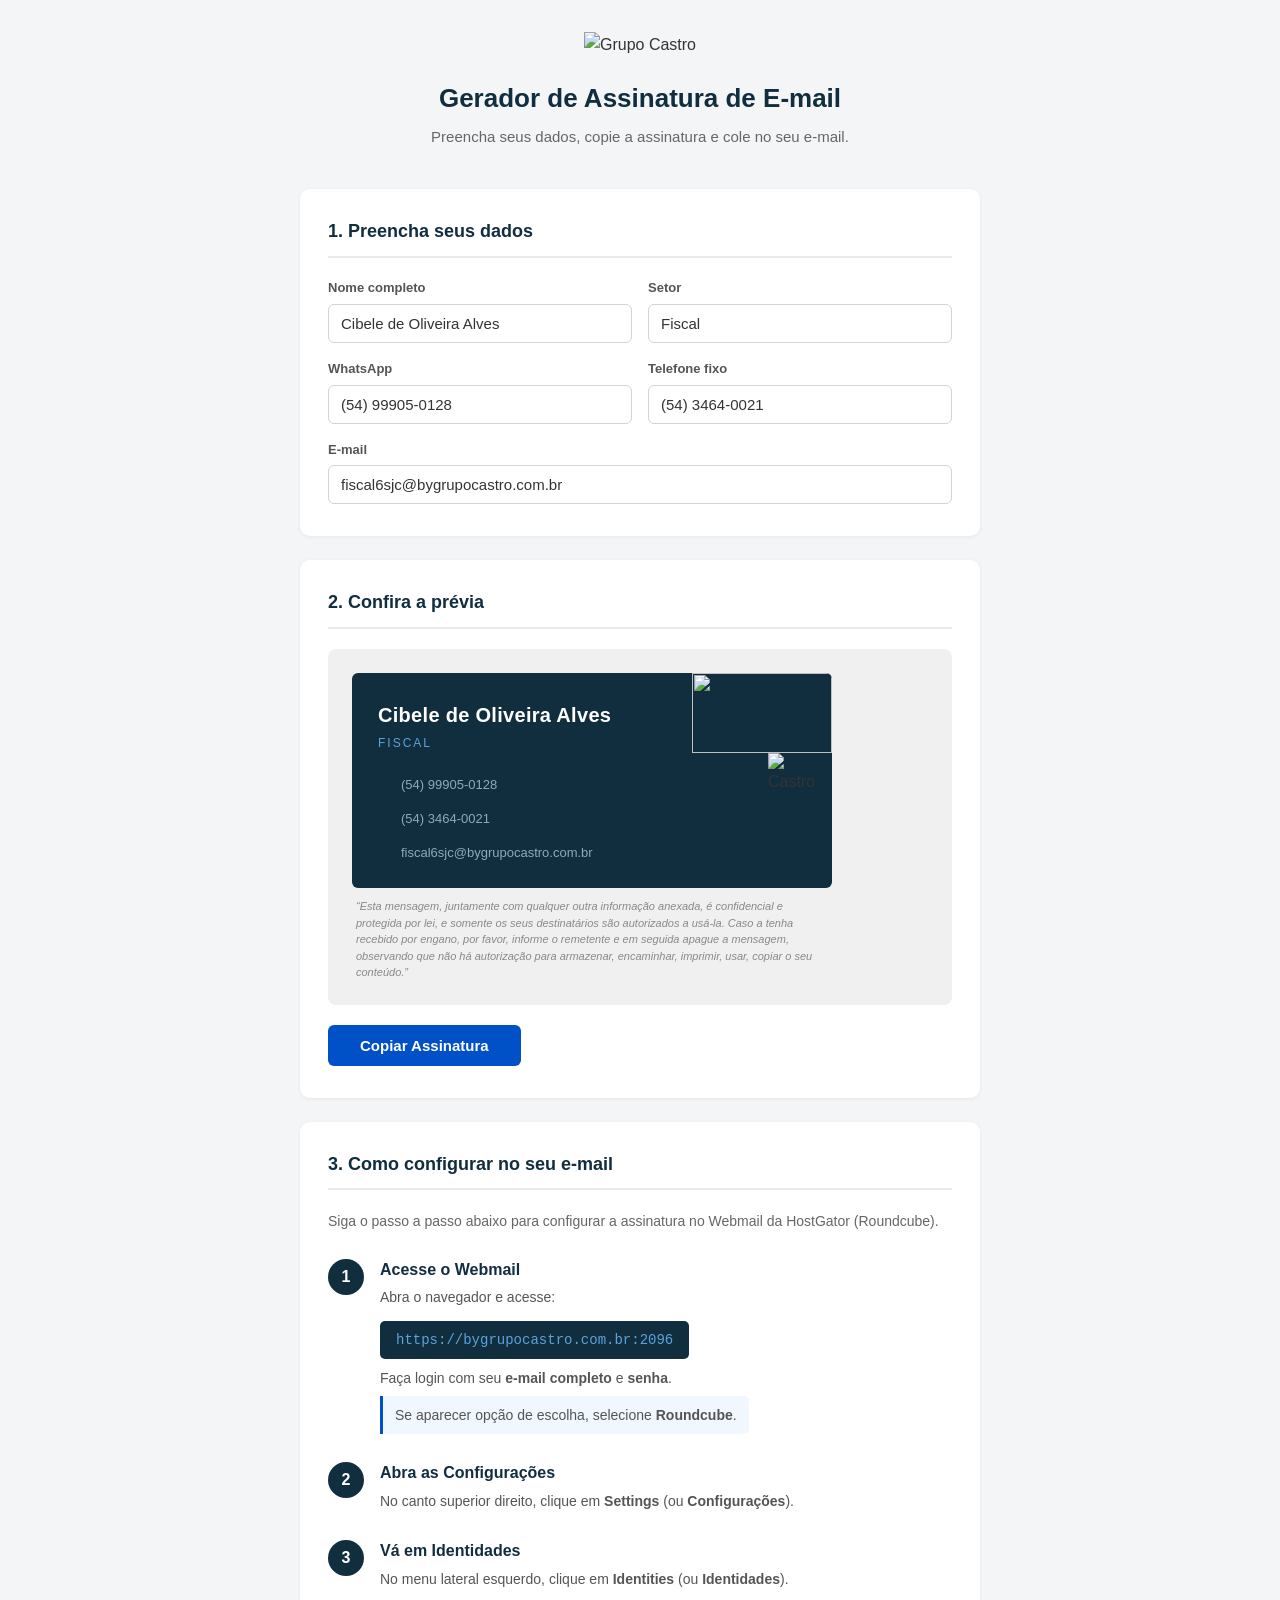
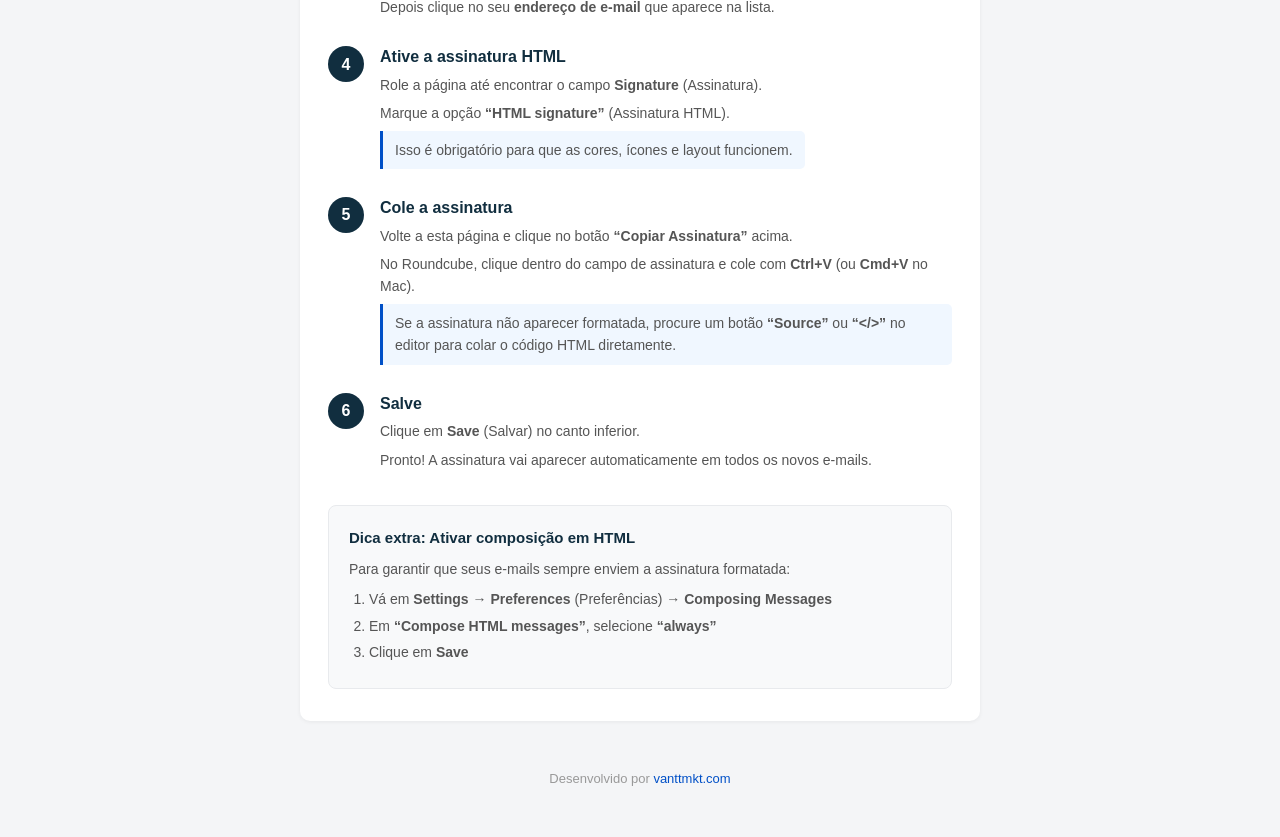
==== assinatura/index.html @ e9491423 "feat: adiciona gerador interativo de assinatura de e-mail Página em /assinatura/ com formulário, pre" ====
<!DOCTYPE html>
<html lang="pt-BR">
<head>
<meta charset="UTF-8">
<meta name="viewport" content="width=device-width, initial-scale=1.0">
<meta name="robots" content="noindex, nofollow">
<title>Gerador de Assinatura de E-mail | Grupo Castro</title>
<link rel="icon" type="image/webp" href="../img/favicon.webp">
<link rel="stylesheet" href="style.css">
</head>
<body>

<div class="container">

  <!-- HEADER -->
  <header class="header">
    <img src="https://bygrupocastro.com.br/img/icon/logo_light.svg" alt="Grupo Castro" class="header-logo">
    <h1>Gerador de Assinatura de E-mail</h1>
    <p class="subtitle">Preencha seus dados, copie a assinatura e cole no seu e-mail.</p>
  </header>

  <!-- FORMULARIO -->
  <section class="form-section">
    <h2>1. Preencha seus dados</h2>
    <div class="form-grid">
      <div class="field">
        <label for="nome">Nome completo</label>
        <input type="text" id="nome" placeholder="Ex: Cibele de Oliveira Alves" value="Cibele de Oliveira Alves">
      </div>
      <div class="field">
        <label for="setor">Setor</label>
        <input type="text" id="setor" placeholder="Ex: Fiscal" value="Fiscal">
      </div>
      <div class="field">
        <label for="whatsapp">WhatsApp</label>
        <input type="text" id="whatsapp" placeholder="Ex: (54) 99905-0128" value="(54) 99905-0128">
      </div>
      <div class="field">
        <label for="telefone">Telefone fixo</label>
        <input type="text" id="telefone" placeholder="Ex: (54) 3464-0021" value="(54) 3464-0021">
      </div>
      <div class="field field-full">
        <label for="email">E-mail</label>
        <input type="text" id="email" placeholder="Ex: fiscal6sjc@bygrupocastro.com.br" value="fiscal6sjc@bygrupocastro.com.br">
      </div>
    </div>
  </section>

  <!-- PREVIEW -->
  <section class="preview-section">
    <h2>2. Confira a pr&eacute;via</h2>
    <div class="preview-box" id="preview-box">
      <!-- A assinatura e gerada pelo JS -->
    </div>
    <button class="btn-copy" id="btn-copy" onclick="copiarAssinatura()">Copiar Assinatura</button>
    <span class="copy-feedback" id="copy-feedback">Copiado!</span>
  </section>

  <!-- TUTORIAL -->
  <section class="tutorial-section">
    <h2>3. Como configurar no seu e-mail</h2>
    <p class="tutorial-intro">Siga o passo a passo abaixo para configurar a assinatura no Webmail da HostGator (Roundcube).</p>

    <div class="steps">

      <div class="step">
        <div class="step-number">1</div>
        <div class="step-content">
          <h3>Acesse o Webmail</h3>
          <p>Abra o navegador e acesse:</p>
          <div class="code-box">https://bygrupocastro.com.br:2096</div>
          <p>Fa&ccedil;a login com seu <strong>e-mail completo</strong> e <strong>senha</strong>.</p>
          <p class="tip">Se aparecer op&ccedil;&atilde;o de escolha, selecione <strong>Roundcube</strong>.</p>
        </div>
      </div>

      <div class="step">
        <div class="step-number">2</div>
        <div class="step-content">
          <h3>Abra as Configura&ccedil;&otilde;es</h3>
          <p>No canto superior direito, clique em <strong>Settings</strong> (ou <strong>Configura&ccedil;&otilde;es</strong>).</p>
        </div>
      </div>

      <div class="step">
        <div class="step-number">3</div>
        <div class="step-content">
          <h3>V&aacute; em Identidades</h3>
          <p>No menu lateral esquerdo, clique em <strong>Identities</strong> (ou <strong>Identidades</strong>).</p>
          <p>Depois clique no seu <strong>endere&ccedil;o de e-mail</strong> que aparece na lista.</p>
        </div>
      </div>

      <div class="step">
        <div class="step-number">4</div>
        <div class="step-content">
          <h3>Ative a assinatura HTML</h3>
          <p>Role a p&aacute;gina at&eacute; encontrar o campo <strong>Signature</strong> (Assinatura).</p>
          <p>Marque a op&ccedil;&atilde;o <strong>&ldquo;HTML signature&rdquo;</strong> (Assinatura HTML).</p>
          <p class="tip">Isso &eacute; obrigat&oacute;rio para que as cores, &iacute;cones e layout funcionem.</p>
        </div>
      </div>

      <div class="step">
        <div class="step-number">5</div>
        <div class="step-content">
          <h3>Cole a assinatura</h3>
          <p>Volte a esta p&aacute;gina e clique no bot&atilde;o <strong>&ldquo;Copiar Assinatura&rdquo;</strong> acima.</p>
          <p>No Roundcube, clique dentro do campo de assinatura e cole com <strong>Ctrl+V</strong> (ou <strong>Cmd+V</strong> no Mac).</p>
          <p class="tip">Se a assinatura n&atilde;o aparecer formatada, procure um bot&atilde;o <strong>&ldquo;Source&rdquo;</strong> ou <strong>&ldquo;&lt;/&gt;&rdquo;</strong> no editor para colar o c&oacute;digo HTML diretamente.</p>
        </div>
      </div>

      <div class="step">
        <div class="step-number">6</div>
        <div class="step-content">
          <h3>Salve</h3>
          <p>Clique em <strong>Save</strong> (Salvar) no canto inferior.</p>
          <p>Pronto! A assinatura vai aparecer automaticamente em todos os novos e-mails.</p>
        </div>
      </div>

    </div>

    <div class="extra-tip">
      <h3>Dica extra: Ativar composi&ccedil;&atilde;o em HTML</h3>
      <p>Para garantir que seus e-mails sempre enviem a assinatura formatada:</p>
      <ol>
        <li>V&aacute; em <strong>Settings</strong> &rarr; <strong>Preferences</strong> (Prefer&ecirc;ncias) &rarr; <strong>Composing Messages</strong></li>
        <li>Em <strong>&ldquo;Compose HTML messages&rdquo;</strong>, selecione <strong>&ldquo;always&rdquo;</strong></li>
        <li>Clique em <strong>Save</strong></li>
      </ol>
    </div>
  </section>

  <!-- FOOTER -->
  <footer class="footer">
    <p>Desenvolvido por <a href="https://vanttmkt.com" target="_blank">vanttmkt.com</a></p>
  </footer>

</div>

<script src="script.js"></script>
</body>
</html>
---- assinatura/style.css ----
/* Gerador de Assinatura - Grupo Castro */
/* Cores da marca: Azul Petroleo #112e3f | Azul Royal #0050c7 | Grafite #4c4c4c */

* { margin: 0; padding: 0; box-sizing: border-box; }

body {
  font-family: Calibri, 'Segoe UI', Arial, Helvetica, sans-serif;
  background: #f4f5f7;
  color: #333;
  line-height: 1.6;
}

.container {
  max-width: 720px;
  margin: 0 auto;
  padding: 32px 20px 48px;
}

/* Header */
.header {
  text-align: center;
  margin-bottom: 40px;
}

.header-logo {
  width: 180px;
  margin-bottom: 20px;
}

.header h1 {
  font-size: 26px;
  color: #112e3f;
  font-weight: 700;
  margin-bottom: 6px;
}

.subtitle {
  font-size: 15px;
  color: #666;
}

/* Sections */
section {
  background: #fff;
  border-radius: 10px;
  padding: 28px 28px 32px;
  margin-bottom: 24px;
  box-shadow: 0 1px 4px rgba(0,0,0,0.06);
}

h2 {
  font-size: 18px;
  color: #112e3f;
  margin-bottom: 20px;
  padding-bottom: 10px;
  border-bottom: 2px solid #e8eaed;
}

/* Form */
.form-grid {
  display: grid;
  grid-template-columns: 1fr 1fr;
  gap: 16px;
}

.field-full {
  grid-column: 1 / -1;
}

.field label {
  display: block;
  font-size: 13px;
  font-weight: 600;
  color: #555;
  margin-bottom: 5px;
}

.field input {
  width: 100%;
  padding: 10px 12px;
  font-size: 15px;
  font-family: Calibri, 'Segoe UI', Arial, sans-serif;
  border: 1px solid #d0d5dd;
  border-radius: 6px;
  color: #333;
  transition: border-color 0.2s;
}

.field input:focus {
  outline: none;
  border-color: #0050c7;
  box-shadow: 0 0 0 3px rgba(0,80,199,0.1);
}

/* Preview */
.preview-box {
  background: #f0f0f0;
  border-radius: 8px;
  padding: 24px;
  margin-bottom: 20px;
  overflow-x: auto;
}

.btn-copy {
  display: inline-block;
  background: #0050c7;
  color: #fff;
  border: none;
  padding: 12px 32px;
  font-size: 15px;
  font-weight: 600;
  font-family: Calibri, 'Segoe UI', Arial, sans-serif;
  border-radius: 6px;
  cursor: pointer;
  transition: background 0.2s;
}

.btn-copy:hover {
  background: #003d99;
}

.btn-copy:active {
  transform: scale(0.98);
}

.copy-feedback {
  display: none;
  margin-left: 12px;
  font-size: 14px;
  font-weight: 600;
  color: #16a34a;
}

.copy-feedback.show {
  display: inline;
}

/* Tutorial */
.tutorial-intro {
  font-size: 14px;
  color: #666;
  margin-bottom: 24px;
}

.steps {
  display: flex;
  flex-direction: column;
  gap: 20px;
  margin-bottom: 28px;
}

.step {
  display: flex;
  gap: 16px;
  align-items: flex-start;
}

.step-number {
  flex-shrink: 0;
  width: 36px;
  height: 36px;
  background: #112e3f;
  color: #fff;
  border-radius: 50%;
  display: flex;
  align-items: center;
  justify-content: center;
  font-size: 16px;
  font-weight: 700;
  margin-top: 2px;
}

.step-content h3 {
  font-size: 16px;
  color: #112e3f;
  margin-bottom: 4px;
}

.step-content p {
  font-size: 14px;
  color: #555;
  margin-bottom: 6px;
}

.code-box {
  display: inline-block;
  background: #112e3f;
  color: #5ba3d9;
  font-family: 'Courier New', Courier, monospace;
  font-size: 14px;
  padding: 8px 16px;
  border-radius: 5px;
  margin: 6px 0 8px;
  word-break: break-all;
}

.tip {
  background: #f0f7ff;
  border-left: 3px solid #0050c7;
  padding: 8px 12px;
  border-radius: 0 5px 5px 0;
  font-size: 13px;
  color: #0050c7;
  margin-top: 6px;
}

/* Extra tip */
.extra-tip {
  background: #f8f9fa;
  border: 1px solid #e8eaed;
  border-radius: 8px;
  padding: 20px;
}

.extra-tip h3 {
  font-size: 15px;
  color: #112e3f;
  margin-bottom: 8px;
}

.extra-tip p, .extra-tip li {
  font-size: 14px;
  color: #555;
}

.extra-tip ol {
  padding-left: 20px;
  margin-top: 8px;
}

.extra-tip li {
  margin-bottom: 4px;
}

/* Footer */
.footer {
  text-align: center;
  padding: 24px 0 0;
}

.footer p {
  font-size: 13px;
  color: #999;
}

.footer a {
  color: #0050c7;
  text-decoration: none;
}

/* Responsive */
@media (max-width: 600px) {
  .container { padding: 20px 14px 32px; }
  section { padding: 20px 18px 24px; }
  .form-grid { grid-template-columns: 1fr; }
  .header h1 { font-size: 22px; }
  .preview-box { padding: 16px; }
  .step { gap: 12px; }
  .step-number { width: 30px; height: 30px; font-size: 14px; }
}
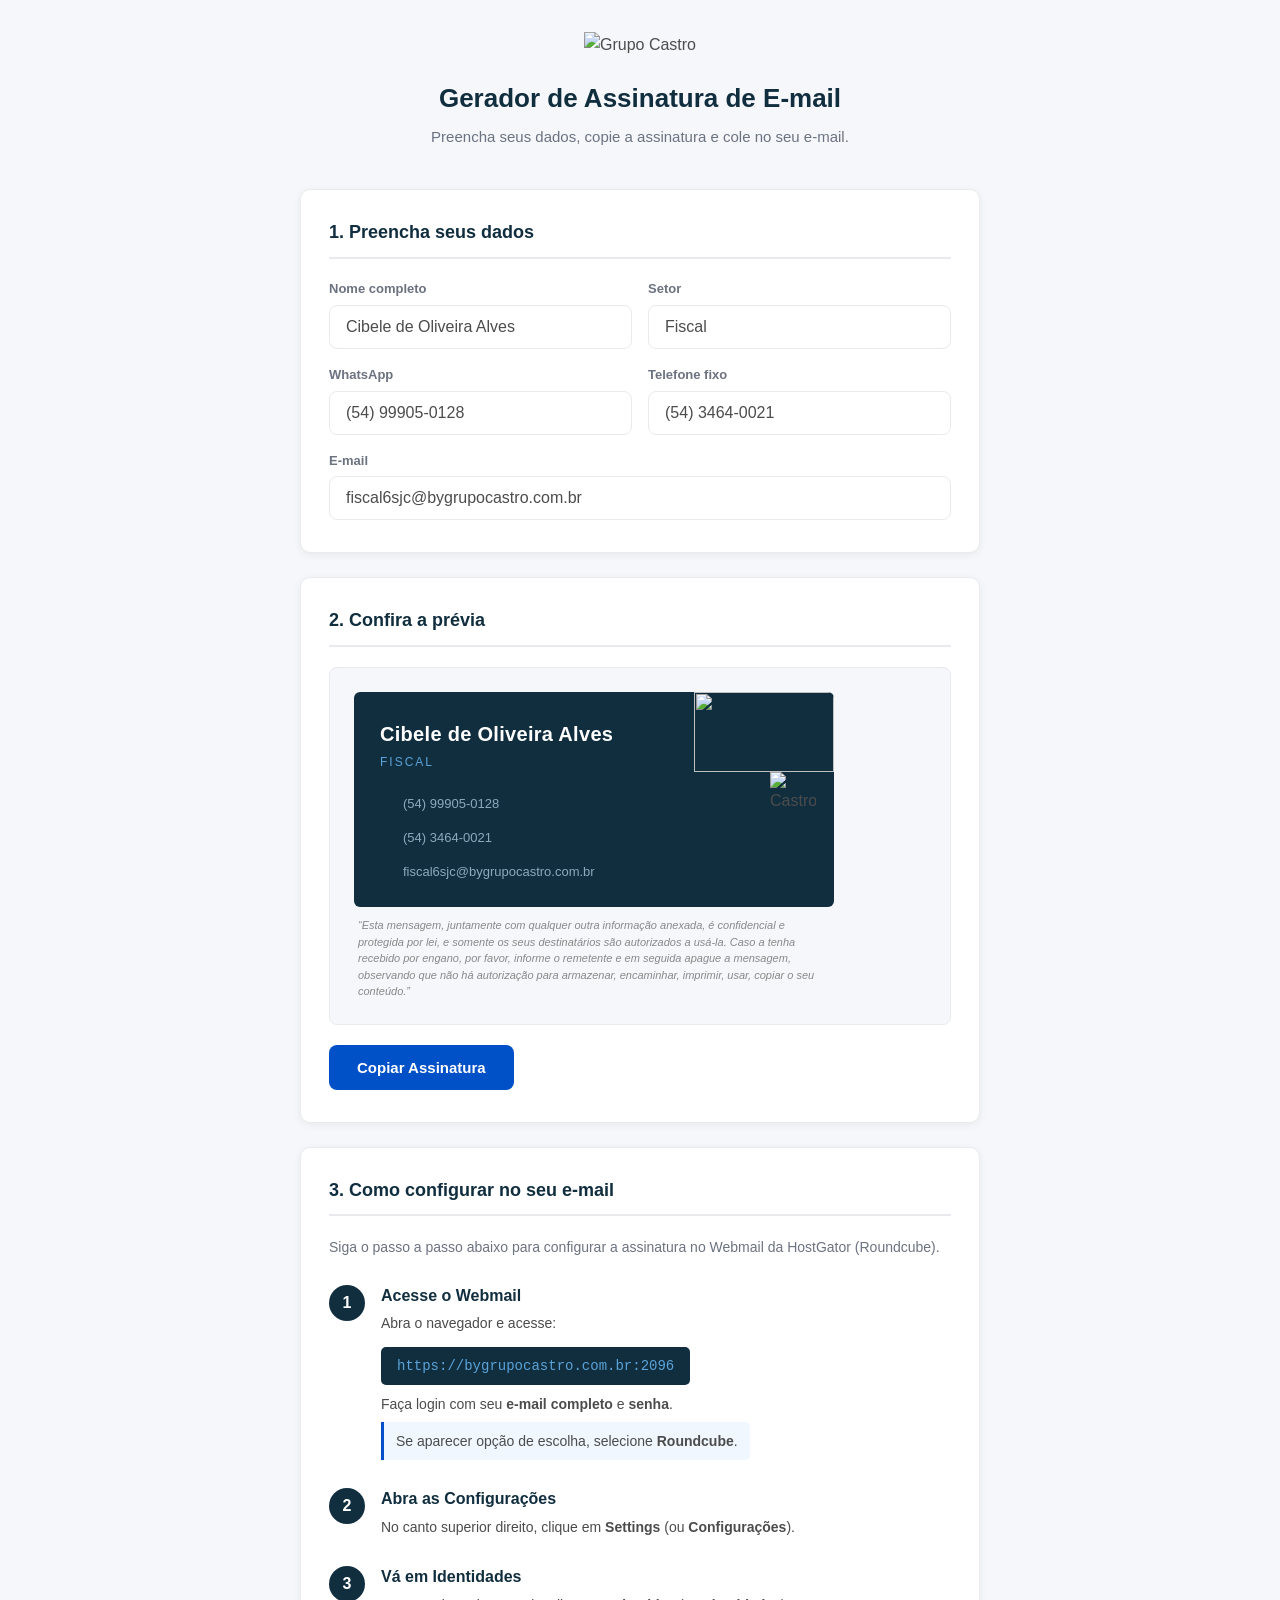
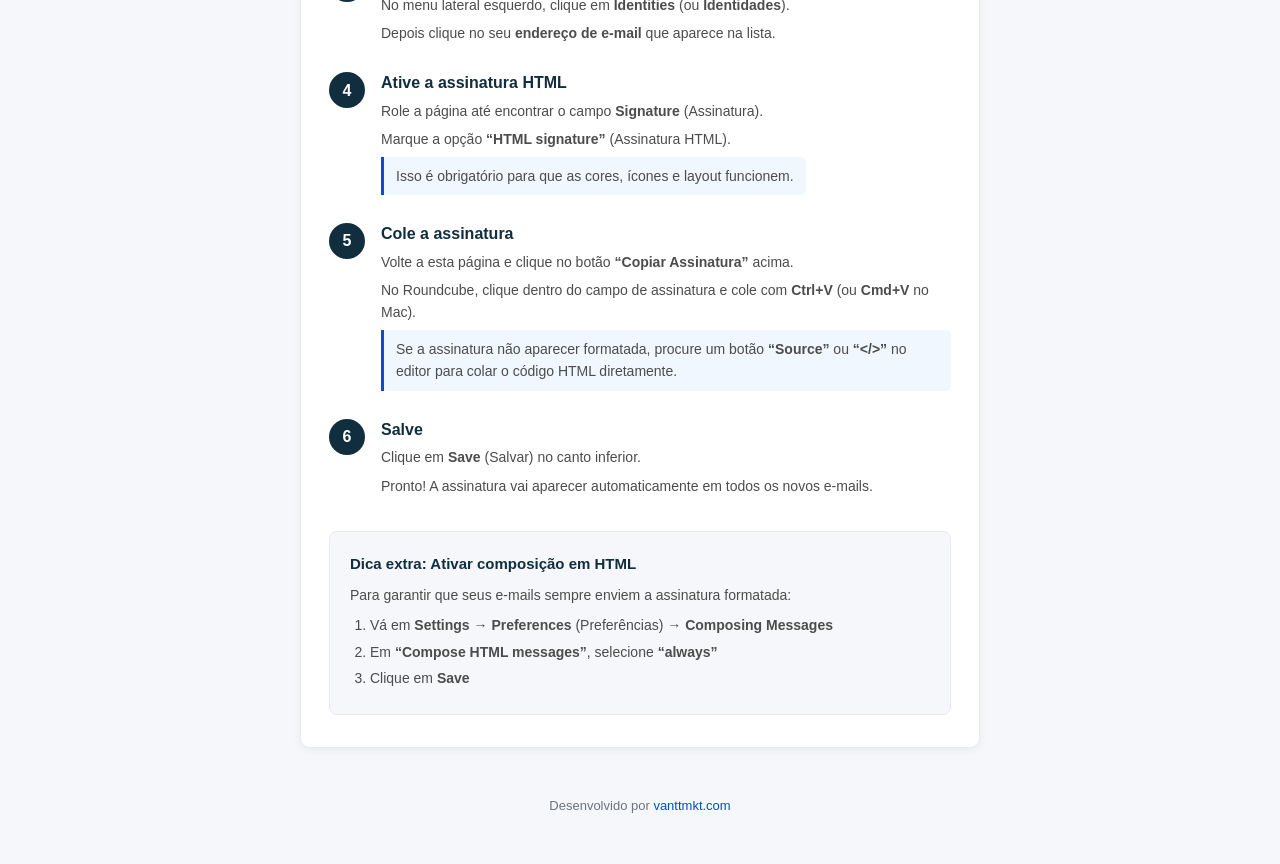
==== commit 67d11e3d: "fix: corrige logo e alinha CSS com design system Castro - Troca logo_light.svg por logo_dark.svg (vi" ====
--- a/assinatura/index.html
+++ b/assinatura/index.html
@@ -14,7 +14,7 @@
 
   <!-- HEADER -->
   <header class="header">
-    <img src="https://bygrupocastro.com.br/img/icon/logo_light.svg" alt="Grupo Castro" class="header-logo">
+    <img src="https://bygrupocastro.com.br/img/icon/logo_dark.svg" alt="Grupo Castro" class="header-logo">
     <h1>Gerador de Assinatura de E-mail</h1>
     <p class="subtitle">Preencha seus dados, copie a assinatura e cole no seu e-mail.</p>
   </header>
--- a/assinatura/style.css
+++ b/assinatura/style.css
@@ -1,12 +1,13 @@
 /* Gerador de Assinatura - Grupo Castro */
-/* Cores da marca: Azul Petroleo #112e3f | Azul Royal #0050c7 | Grafite #4c4c4c */
+/* Design System: Azul Petroleo #112e3f | Azul Royal #0050c7 | Grafite #4c4c4c */
+/* Off-White #F5F7FA | Cinza Medio #6B7280 | Cinza Claro #E8EAED */
 
 * { margin: 0; padding: 0; box-sizing: border-box; }
 
 body {
-  font-family: Calibri, 'Segoe UI', Arial, Helvetica, sans-serif;
-  background: #f4f5f7;
-  color: #333;
+  font-family: Calibri, -apple-system, 'Segoe UI', Arial, Helvetica, sans-serif;
+  background: #F5F7FA;
+  color: #4c4c4c;
   line-height: 1.6;
 }
 
@@ -23,7 +24,7 @@
 }
 
 .header-logo {
-  width: 180px;
+  width: 200px;
   margin-bottom: 20px;
 }
 
@@ -36,7 +37,7 @@
 
 .subtitle {
   font-size: 15px;
-  color: #666;
+  color: #6B7280;
 }
 
 /* Sections */
@@ -45,7 +46,8 @@
   border-radius: 10px;
   padding: 28px 28px 32px;
   margin-bottom: 24px;
-  box-shadow: 0 1px 4px rgba(0,0,0,0.06);
+  box-shadow: 0 2px 8px rgba(0,0,0,0.06);
+  border: 1px solid #E8EAED;
 }
 
 h2 {
@@ -53,7 +55,7 @@
   color: #112e3f;
   margin-bottom: 20px;
   padding-bottom: 10px;
-  border-bottom: 2px solid #e8eaed;
+  border-bottom: 2px solid #E8EAED;
 }
 
 /* Form */
@@ -71,18 +73,18 @@
   display: block;
   font-size: 13px;
   font-weight: 600;
-  color: #555;
+  color: #6B7280;
   margin-bottom: 5px;
 }
 
 .field input {
   width: 100%;
-  padding: 10px 12px;
-  font-size: 15px;
-  font-family: Calibri, 'Segoe UI', Arial, sans-serif;
-  border: 1px solid #d0d5dd;
-  border-radius: 6px;
-  color: #333;
+  padding: 12px 16px;
+  font-size: 16px;
+  font-family: Calibri, -apple-system, 'Segoe UI', Arial, sans-serif;
+  border: 1px solid #E8EAED;
+  border-radius: 8px;
+  color: #4c4c4c;
   transition: border-color 0.2s;
 }
 
@@ -94,7 +96,8 @@
 
 /* Preview */
 .preview-box {
-  background: #f0f0f0;
+  background: #F5F7FA;
+  border: 1px solid #E8EAED;
   border-radius: 8px;
   padding: 24px;
   margin-bottom: 20px;
@@ -106,11 +109,11 @@
   background: #0050c7;
   color: #fff;
   border: none;
-  padding: 12px 32px;
+  padding: 14px 28px;
   font-size: 15px;
   font-weight: 600;
-  font-family: Calibri, 'Segoe UI', Arial, sans-serif;
-  border-radius: 6px;
+  font-family: Calibri, -apple-system, 'Segoe UI', Arial, sans-serif;
+  border-radius: 8px;
   cursor: pointer;
   transition: background 0.2s;
 }
@@ -138,7 +141,7 @@
 /* Tutorial */
 .tutorial-intro {
   font-size: 14px;
-  color: #666;
+  color: #6B7280;
   margin-bottom: 24px;
 }
 
@@ -178,7 +181,7 @@
 
 .step-content p {
   font-size: 14px;
-  color: #555;
+  color: #4c4c4c;
   margin-bottom: 6px;
 }
 
@@ -206,8 +209,8 @@
 
 /* Extra tip */
 .extra-tip {
-  background: #f8f9fa;
-  border: 1px solid #e8eaed;
+  background: #F5F7FA;
+  border: 1px solid #E8EAED;
   border-radius: 8px;
   padding: 20px;
 }
@@ -220,7 +223,7 @@
 
 .extra-tip p, .extra-tip li {
   font-size: 14px;
-  color: #555;
+  color: #4c4c4c;
 }
 
 .extra-tip ol {
@@ -240,7 +243,7 @@
 
 .footer p {
   font-size: 13px;
-  color: #999;
+  color: #6B7280;
 }
 
 .footer a {
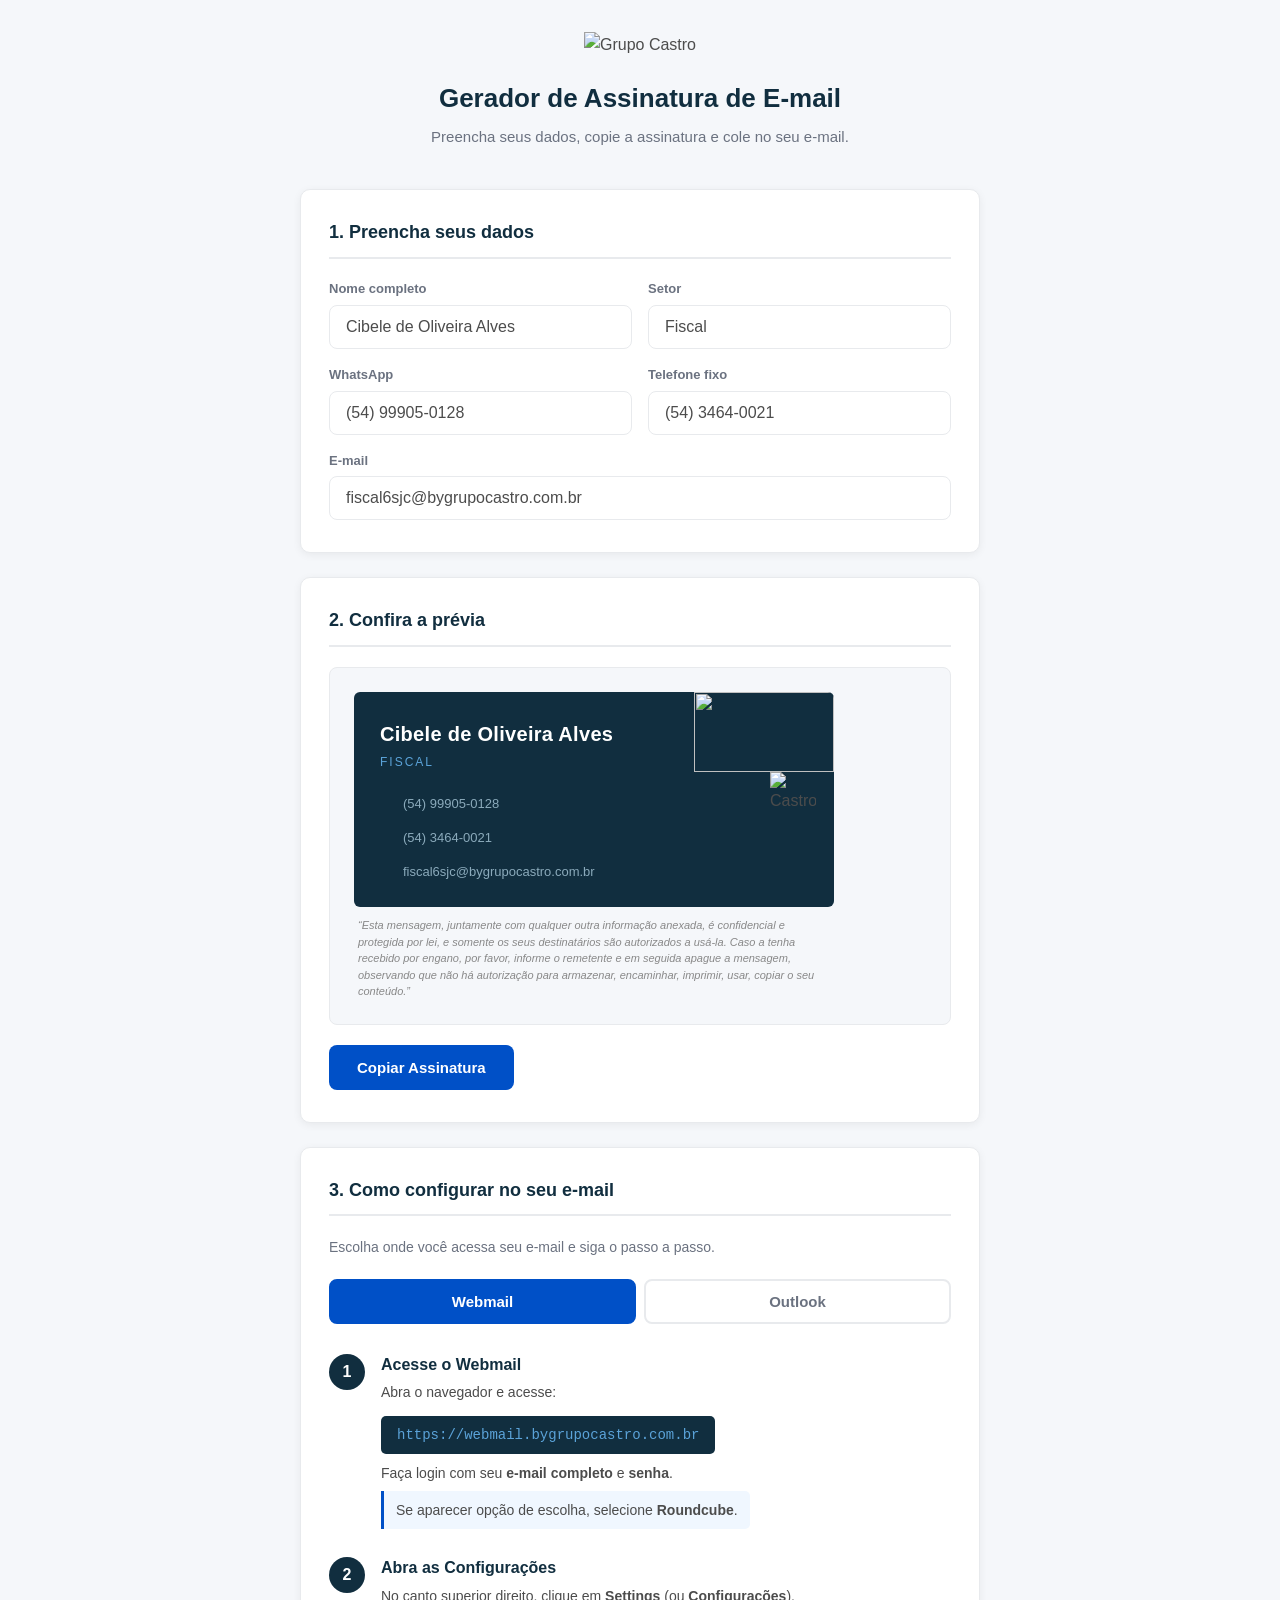
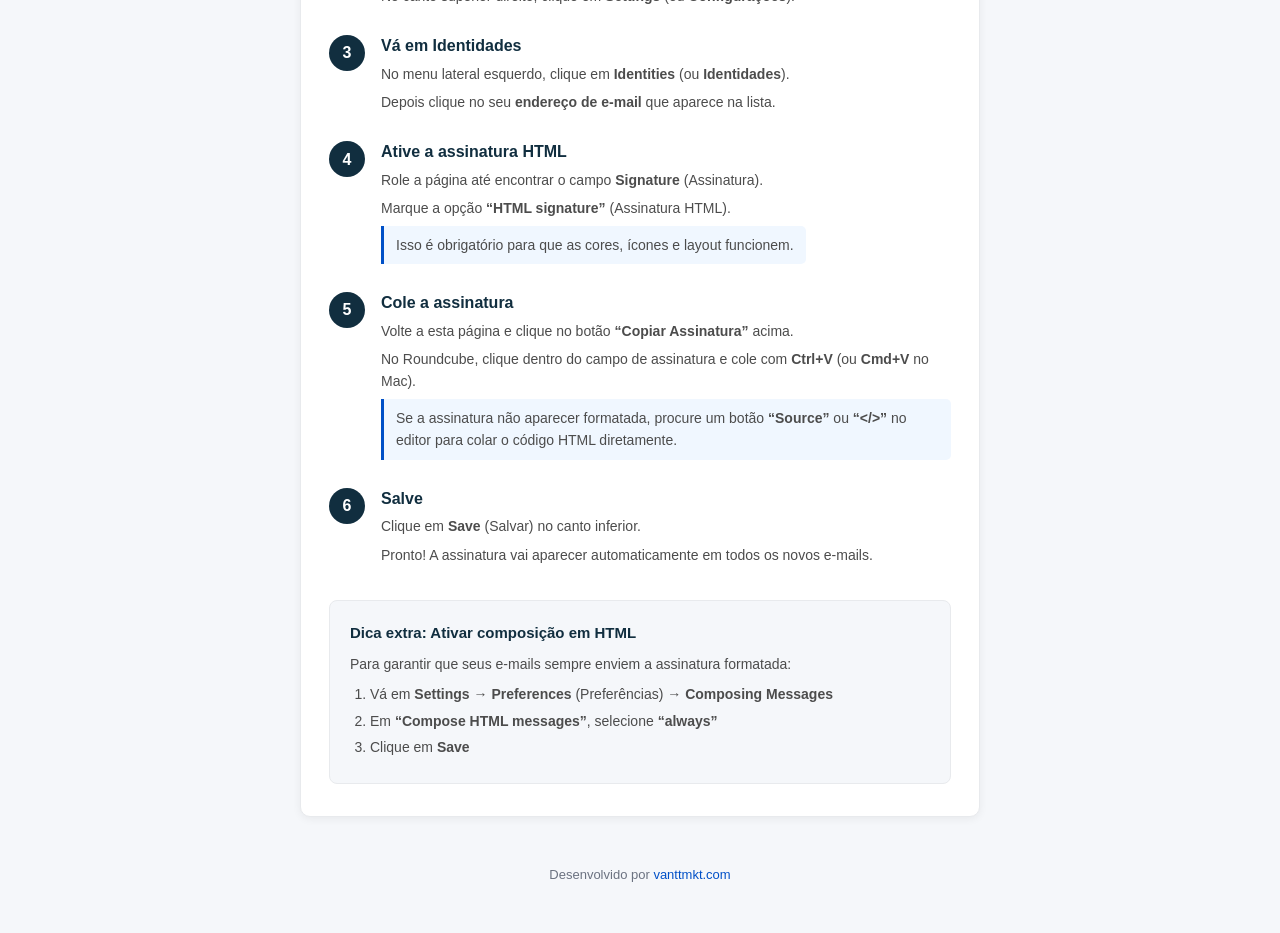
==== commit 63e99ae6: "feat: adiciona seletor Webmail/Outlook no tutorial de assinatura - Tabs para escolher entre Webmail " ====
--- a/assinatura/index.html
+++ b/assinatura/index.html
@@ -59,77 +59,147 @@
   <!-- TUTORIAL -->
   <section class="tutorial-section">
     <h2>3. Como configurar no seu e-mail</h2>
-    <p class="tutorial-intro">Siga o passo a passo abaixo para configurar a assinatura no Webmail da HostGator (Roundcube).</p>
-
-    <div class="steps">
-
-      <div class="step">
-        <div class="step-number">1</div>
-        <div class="step-content">
-          <h3>Acesse o Webmail</h3>
-          <p>Abra o navegador e acesse:</p>
-          <div class="code-box">https://bygrupocastro.com.br:2096</div>
-          <p>Fa&ccedil;a login com seu <strong>e-mail completo</strong> e <strong>senha</strong>.</p>
-          <p class="tip">Se aparecer op&ccedil;&atilde;o de escolha, selecione <strong>Roundcube</strong>.</p>
-        </div>
-      </div>
-
-      <div class="step">
-        <div class="step-number">2</div>
-        <div class="step-content">
-          <h3>Abra as Configura&ccedil;&otilde;es</h3>
-          <p>No canto superior direito, clique em <strong>Settings</strong> (ou <strong>Configura&ccedil;&otilde;es</strong>).</p>
-        </div>
-      </div>
-
-      <div class="step">
-        <div class="step-number">3</div>
-        <div class="step-content">
-          <h3>V&aacute; em Identidades</h3>
-          <p>No menu lateral esquerdo, clique em <strong>Identities</strong> (ou <strong>Identidades</strong>).</p>
-          <p>Depois clique no seu <strong>endere&ccedil;o de e-mail</strong> que aparece na lista.</p>
-        </div>
-      </div>
-
-      <div class="step">
-        <div class="step-number">4</div>
-        <div class="step-content">
-          <h3>Ative a assinatura HTML</h3>
-          <p>Role a p&aacute;gina at&eacute; encontrar o campo <strong>Signature</strong> (Assinatura).</p>
-          <p>Marque a op&ccedil;&atilde;o <strong>&ldquo;HTML signature&rdquo;</strong> (Assinatura HTML).</p>
-          <p class="tip">Isso &eacute; obrigat&oacute;rio para que as cores, &iacute;cones e layout funcionem.</p>
-        </div>
-      </div>
-
-      <div class="step">
-        <div class="step-number">5</div>
-        <div class="step-content">
-          <h3>Cole a assinatura</h3>
-          <p>Volte a esta p&aacute;gina e clique no bot&atilde;o <strong>&ldquo;Copiar Assinatura&rdquo;</strong> acima.</p>
-          <p>No Roundcube, clique dentro do campo de assinatura e cole com <strong>Ctrl+V</strong> (ou <strong>Cmd+V</strong> no Mac).</p>
-          <p class="tip">Se a assinatura n&atilde;o aparecer formatada, procure um bot&atilde;o <strong>&ldquo;Source&rdquo;</strong> ou <strong>&ldquo;&lt;/&gt;&rdquo;</strong> no editor para colar o c&oacute;digo HTML diretamente.</p>
-        </div>
-      </div>
-
-      <div class="step">
-        <div class="step-number">6</div>
-        <div class="step-content">
-          <h3>Salve</h3>
-          <p>Clique em <strong>Save</strong> (Salvar) no canto inferior.</p>
-          <p>Pronto! A assinatura vai aparecer automaticamente em todos os novos e-mails.</p>
-        </div>
-      </div>
-
-    </div>
-
-    <div class="extra-tip">
-      <h3>Dica extra: Ativar composi&ccedil;&atilde;o em HTML</h3>
-      <p>Para garantir que seus e-mails sempre enviem a assinatura formatada:</p>
-      <ol>
-        <li>V&aacute; em <strong>Settings</strong> &rarr; <strong>Preferences</strong> (Prefer&ecirc;ncias) &rarr; <strong>Composing Messages</strong></li>
-        <li>Em <strong>&ldquo;Compose HTML messages&rdquo;</strong>, selecione <strong>&ldquo;always&rdquo;</strong></li>
-        <li>Clique em <strong>Save</strong></li>
-      </ol>
+    <p class="tutorial-intro">Escolha onde voc&ecirc; acessa seu e-mail e siga o passo a passo.</p>
+
+    <div class="tutorial-tabs">
+      <button class="tab-btn active" onclick="trocarTutorial('webmail')">Webmail</button>
+      <button class="tab-btn" onclick="trocarTutorial('outlook')">Outlook</button>
+    </div>
+
+    <!-- WEBMAIL (Roundcube) -->
+    <div class="tutorial-panel active" id="tutorial-webmail">
+
+      <div class="steps">
+        <div class="step">
+          <div class="step-number">1</div>
+          <div class="step-content">
+            <h3>Acesse o Webmail</h3>
+            <p>Abra o navegador e acesse:</p>
+            <div class="code-box">https://webmail.bygrupocastro.com.br</div>
+            <p>Fa&ccedil;a login com seu <strong>e-mail completo</strong> e <strong>senha</strong>.</p>
+            <p class="tip">Se aparecer op&ccedil;&atilde;o de escolha, selecione <strong>Roundcube</strong>.</p>
+          </div>
+        </div>
+
+        <div class="step">
+          <div class="step-number">2</div>
+          <div class="step-content">
+            <h3>Abra as Configura&ccedil;&otilde;es</h3>
+            <p>No canto superior direito, clique em <strong>Settings</strong> (ou <strong>Configura&ccedil;&otilde;es</strong>).</p>
+          </div>
+        </div>
+
+        <div class="step">
+          <div class="step-number">3</div>
+          <div class="step-content">
+            <h3>V&aacute; em Identidades</h3>
+            <p>No menu lateral esquerdo, clique em <strong>Identities</strong> (ou <strong>Identidades</strong>).</p>
+            <p>Depois clique no seu <strong>endere&ccedil;o de e-mail</strong> que aparece na lista.</p>
+          </div>
+        </div>
+
+        <div class="step">
+          <div class="step-number">4</div>
+          <div class="step-content">
+            <h3>Ative a assinatura HTML</h3>
+            <p>Role a p&aacute;gina at&eacute; encontrar o campo <strong>Signature</strong> (Assinatura).</p>
+            <p>Marque a op&ccedil;&atilde;o <strong>&ldquo;HTML signature&rdquo;</strong> (Assinatura HTML).</p>
+            <p class="tip">Isso &eacute; obrigat&oacute;rio para que as cores, &iacute;cones e layout funcionem.</p>
+          </div>
+        </div>
+
+        <div class="step">
+          <div class="step-number">5</div>
+          <div class="step-content">
+            <h3>Cole a assinatura</h3>
+            <p>Volte a esta p&aacute;gina e clique no bot&atilde;o <strong>&ldquo;Copiar Assinatura&rdquo;</strong> acima.</p>
+            <p>No Roundcube, clique dentro do campo de assinatura e cole com <strong>Ctrl+V</strong> (ou <strong>Cmd+V</strong> no Mac).</p>
+            <p class="tip">Se a assinatura n&atilde;o aparecer formatada, procure um bot&atilde;o <strong>&ldquo;Source&rdquo;</strong> ou <strong>&ldquo;&lt;/&gt;&rdquo;</strong> no editor para colar o c&oacute;digo HTML diretamente.</p>
+          </div>
+        </div>
+
+        <div class="step">
+          <div class="step-number">6</div>
+          <div class="step-content">
+            <h3>Salve</h3>
+            <p>Clique em <strong>Save</strong> (Salvar) no canto inferior.</p>
+            <p>Pronto! A assinatura vai aparecer automaticamente em todos os novos e-mails.</p>
+          </div>
+        </div>
+      </div>
+
+      <div class="extra-tip">
+        <h3>Dica extra: Ativar composi&ccedil;&atilde;o em HTML</h3>
+        <p>Para garantir que seus e-mails sempre enviem a assinatura formatada:</p>
+        <ol>
+          <li>V&aacute; em <strong>Settings</strong> &rarr; <strong>Preferences</strong> (Prefer&ecirc;ncias) &rarr; <strong>Composing Messages</strong></li>
+          <li>Em <strong>&ldquo;Compose HTML messages&rdquo;</strong>, selecione <strong>&ldquo;always&rdquo;</strong></li>
+          <li>Clique em <strong>Save</strong></li>
+        </ol>
+      </div>
+
+    </div>
+
+    <!-- OUTLOOK -->
+    <div class="tutorial-panel" id="tutorial-outlook">
+
+      <div class="steps">
+        <div class="step">
+          <div class="step-number">1</div>
+          <div class="step-content">
+            <h3>Abra as Configura&ccedil;&otilde;es de Assinatura</h3>
+            <p><strong>Outlook Desktop (Windows):</strong> Clique em <strong>Arquivo</strong> &rarr; <strong>Op&ccedil;&otilde;es</strong> &rarr; <strong>Email</strong> &rarr; <strong>Assinaturas</strong>.</p>
+            <p><strong>Outlook Novo / Web:</strong> Clique na engrenagem <strong>Configura&ccedil;&otilde;es</strong> (canto superior direito) &rarr; <strong>Email</strong> &rarr; <strong>Redigir e responder</strong>.</p>
+          </div>
+        </div>
+
+        <div class="step">
+          <div class="step-number">2</div>
+          <div class="step-content">
+            <h3>Crie ou edite uma assinatura</h3>
+            <p><strong>Desktop:</strong> Clique em <strong>Novo</strong>, d&ecirc; um nome (ex: &ldquo;Castro&rdquo;) e clique em <strong>OK</strong>.</p>
+            <p><strong>Novo / Web:</strong> Clique em <strong>Nova assinatura</strong> e d&ecirc; um nome.</p>
+          </div>
+        </div>
+
+        <div class="step">
+          <div class="step-number">3</div>
+          <div class="step-content">
+            <h3>Cole a assinatura</h3>
+            <p>Volte a esta p&aacute;gina e clique no bot&atilde;o <strong>&ldquo;Copiar Assinatura&rdquo;</strong> acima.</p>
+            <p>No Outlook, clique dentro do campo de edi&ccedil;&atilde;o da assinatura e cole com <strong>Ctrl+V</strong> (ou <strong>Cmd+V</strong> no Mac).</p>
+            <p class="tip">A assinatura deve aparecer j&aacute; formatada com cores e &iacute;cones. Se aparecer s&oacute; texto, verifique se o formato est&aacute; em <strong>HTML</strong> (n&atilde;o &ldquo;Texto sem formata&ccedil;&atilde;o&rdquo;).</p>
+          </div>
+        </div>
+
+        <div class="step">
+          <div class="step-number">4</div>
+          <div class="step-content">
+            <h3>Defina como padr&atilde;o</h3>
+            <p><strong>Desktop:</strong> Em <strong>&ldquo;Novas mensagens&rdquo;</strong> e <strong>&ldquo;Respostas/encaminhamentos&rdquo;</strong>, selecione a assinatura &ldquo;Castro&rdquo;.</p>
+            <p><strong>Novo / Web:</strong> Marque as op&ccedil;&otilde;es <strong>&ldquo;Incluir automaticamente em novas mensagens&rdquo;</strong> e <strong>&ldquo;Incluir automaticamente em respostas e encaminhamentos&rdquo;</strong>.</p>
+          </div>
+        </div>
+
+        <div class="step">
+          <div class="step-number">5</div>
+          <div class="step-content">
+            <h3>Salve</h3>
+            <p>Clique em <strong>Salvar</strong> (ou <strong>OK</strong> no Desktop).</p>
+            <p>Pronto! A assinatura vai aparecer automaticamente em todos os novos e-mails.</p>
+          </div>
+        </div>
+      </div>
+
+      <div class="extra-tip">
+        <h3>Dica: Formato da mensagem</h3>
+        <p>Para garantir que a assinatura sempre apare&ccedil;a formatada:</p>
+        <ol>
+          <li><strong>Desktop:</strong> V&aacute; em <strong>Arquivo</strong> &rarr; <strong>Op&ccedil;&otilde;es</strong> &rarr; <strong>Email</strong> e em <strong>&ldquo;Redigir mensagens neste formato&rdquo;</strong>, selecione <strong>HTML</strong></li>
+          <li><strong>Novo / Web:</strong> Em <strong>Configura&ccedil;&otilde;es</strong> &rarr; <strong>Email</strong> &rarr; <strong>Redigir e responder</strong>, selecione <strong>HTML</strong> como formato padr&atilde;o</li>
+        </ol>
+      </div>
+
     </div>
   </section>
 
--- a/assinatura/style.css
+++ b/assinatura/style.css
@@ -142,7 +142,46 @@
 .tutorial-intro {
   font-size: 14px;
   color: #6B7280;
-  margin-bottom: 24px;
+  margin-bottom: 20px;
+}
+
+.tutorial-tabs {
+  display: flex;
+  gap: 8px;
+  margin-bottom: 28px;
+}
+
+.tab-btn {
+  flex: 1;
+  padding: 12px 20px;
+  font-size: 15px;
+  font-weight: 600;
+  font-family: Calibri, -apple-system, 'Segoe UI', Arial, sans-serif;
+  border: 2px solid #E8EAED;
+  border-radius: 8px;
+  background: #fff;
+  color: #6B7280;
+  cursor: pointer;
+  transition: all 0.2s;
+}
+
+.tab-btn:hover {
+  border-color: #0050c7;
+  color: #0050c7;
+}
+
+.tab-btn.active {
+  background: #0050c7;
+  border-color: #0050c7;
+  color: #fff;
+}
+
+.tutorial-panel {
+  display: none;
+}
+
+.tutorial-panel.active {
+  display: block;
 }
 
 .steps {
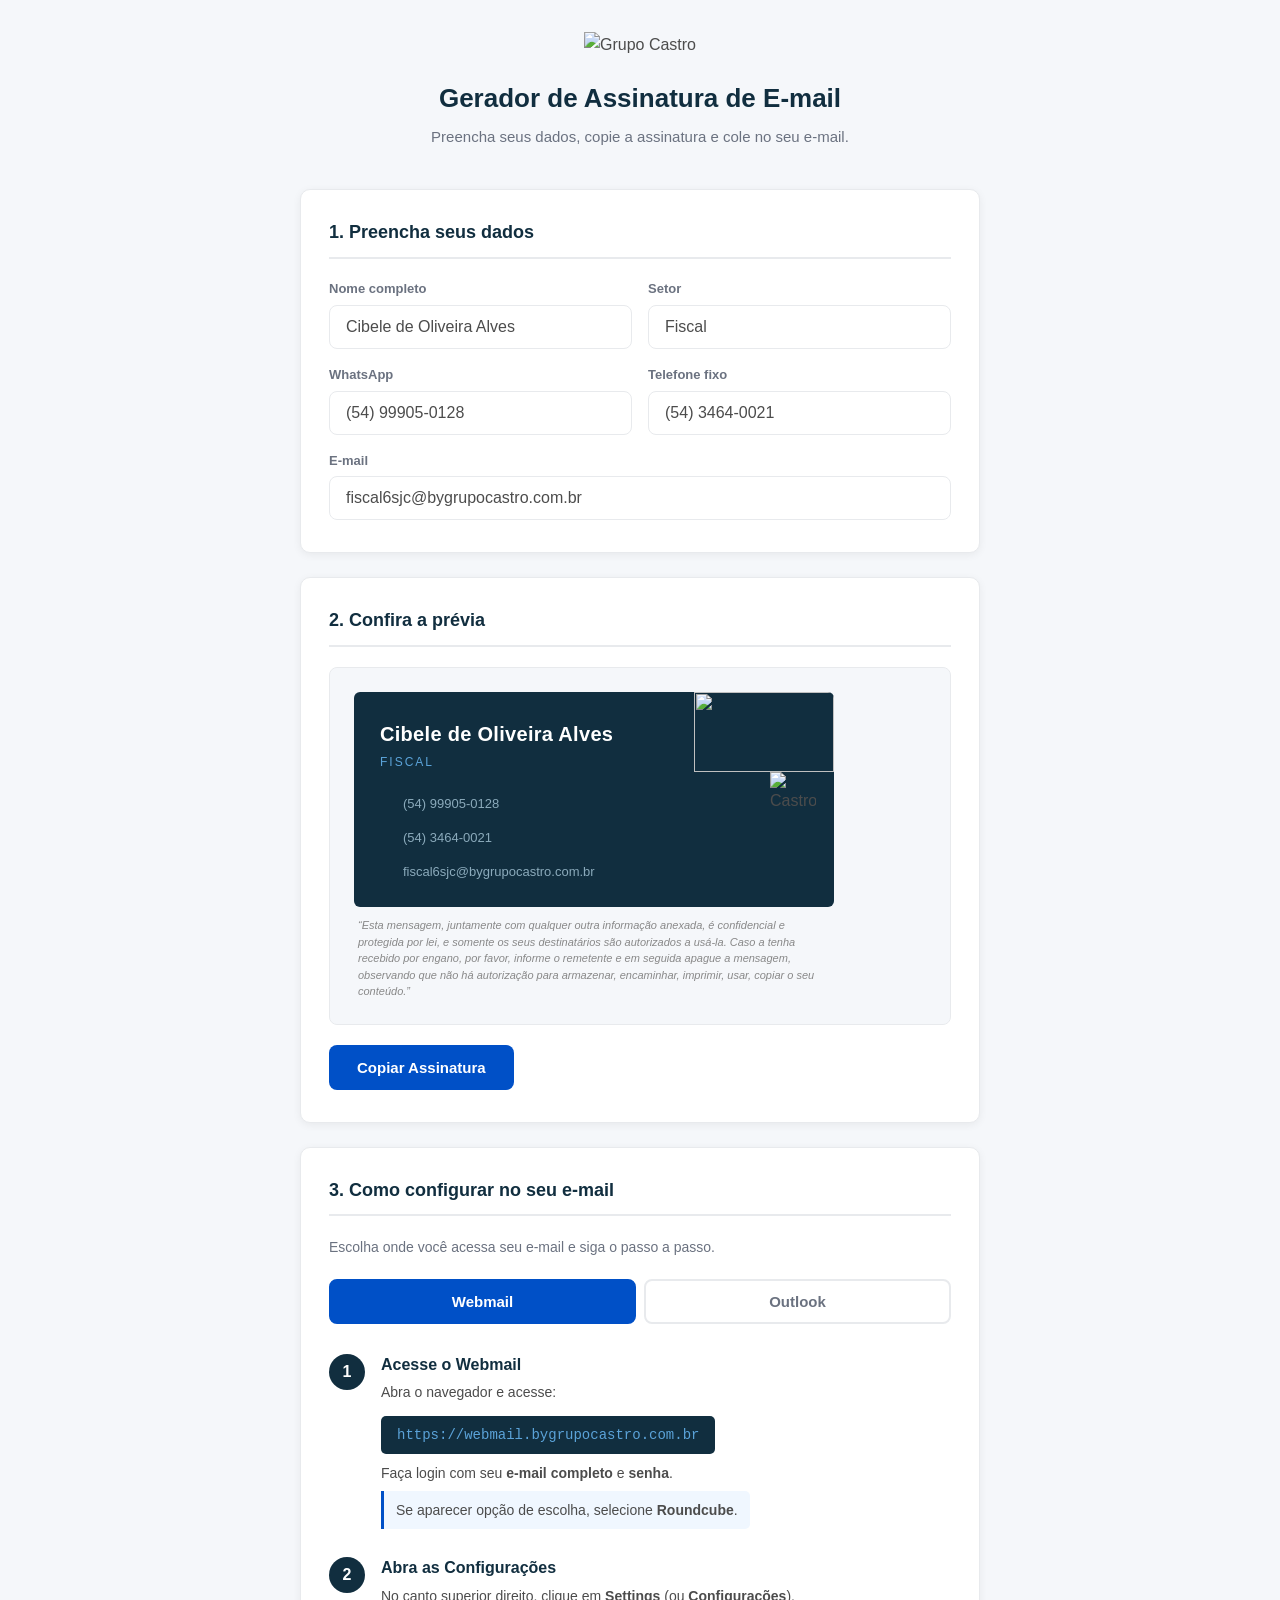
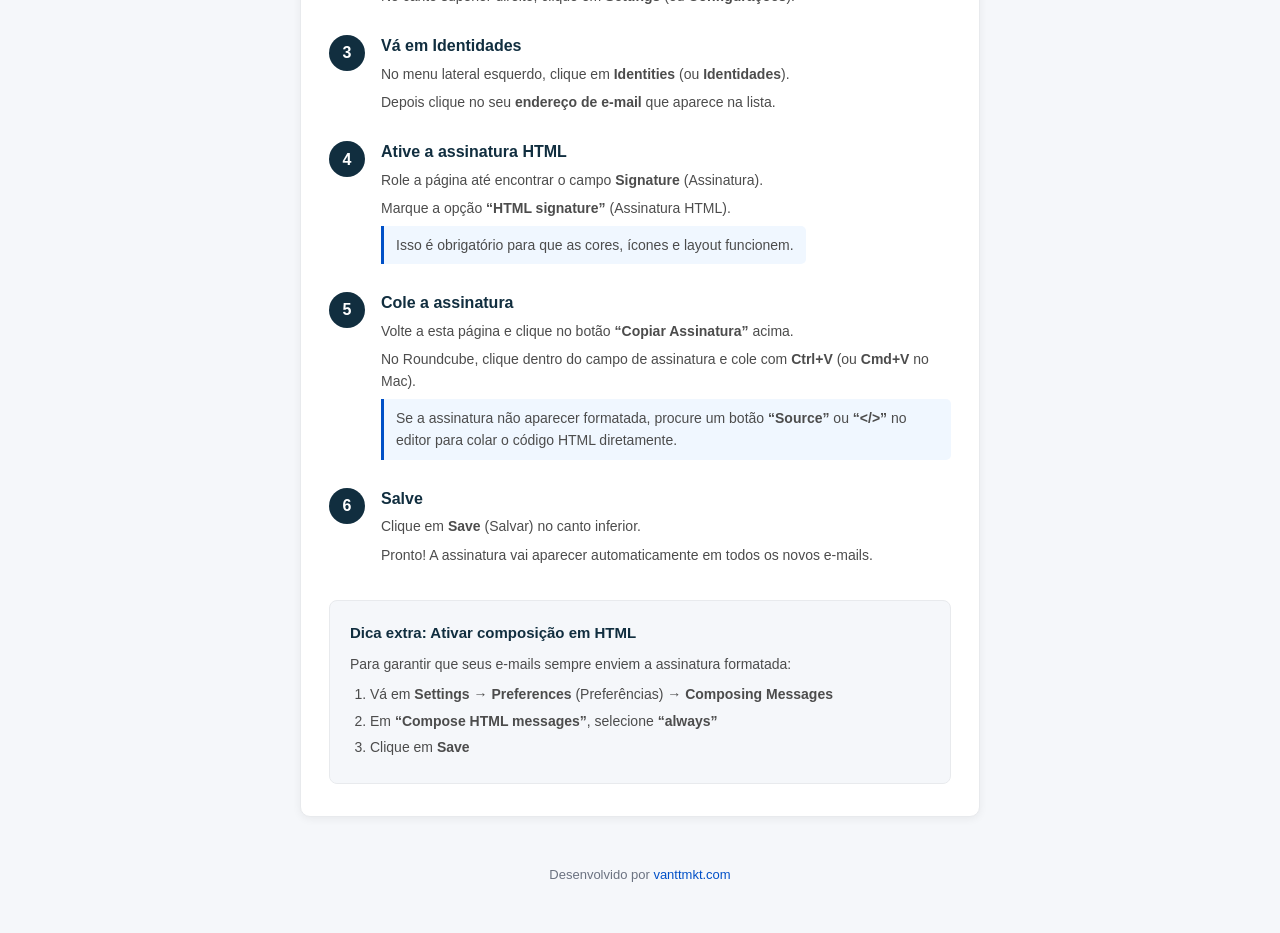
==== commit e7488f6b: "fix: contem overflow da previa no mobile e adiciona dica de scroll - section com overflow:hidden imp" ====
--- a/assinatura/index.html
+++ b/assinatura/index.html
@@ -6,7 +6,7 @@
 <meta name="robots" content="noindex, nofollow">
 <title>Gerador de Assinatura de E-mail | Grupo Castro</title>
 <link rel="icon" type="image/webp" href="../img/favicon.webp">
-<link rel="stylesheet" href="style.css">
+<link rel="stylesheet" href="style.css?v=3">
 </head>
 <body>
 
@@ -49,8 +49,14 @@
   <!-- PREVIEW -->
   <section class="preview-section">
     <h2>2. Confira a pr&eacute;via</h2>
-    <div class="preview-box" id="preview-box">
-      <!-- A assinatura e gerada pelo JS -->
+    <div class="preview-wrapper">
+      <div class="preview-box" id="preview-box">
+        <!-- A assinatura e gerada pelo JS -->
+      </div>
+      <div class="scroll-hint" id="scroll-hint">
+        <span>Arraste para ver a assinatura completa</span>
+        <svg width="20" height="20" viewBox="0 0 20 20" fill="none"><path d="M4 10h12M12 6l4 4-4 4" stroke="#0050c7" stroke-width="2" stroke-linecap="round" stroke-linejoin="round"/></svg>
+      </div>
     </div>
     <button class="btn-copy" id="btn-copy" onclick="copiarAssinatura()">Copiar Assinatura</button>
     <span class="copy-feedback" id="copy-feedback">Copiado!</span>
@@ -210,6 +216,6 @@
 
 </div>
 
-<script src="script.js"></script>
+<script src="script.js?v=3"></script>
 </body>
 </html>
--- a/assinatura/style.css
+++ b/assinatura/style.css
@@ -3,6 +3,7 @@
 /* Off-White #F5F7FA | Cinza Medio #6B7280 | Cinza Claro #E8EAED */
 
 * { margin: 0; padding: 0; box-sizing: border-box; }
+html, body { overflow-x: hidden; }
 
 body {
   font-family: Calibri, -apple-system, 'Segoe UI', Arial, Helvetica, sans-serif;
@@ -48,6 +49,7 @@
   margin-bottom: 24px;
   box-shadow: 0 2px 8px rgba(0,0,0,0.06);
   border: 1px solid #E8EAED;
+  overflow: hidden;
 }
 
 h2 {
@@ -95,13 +97,42 @@
 }
 
 /* Preview */
+.preview-wrapper {
+  position: relative;
+  margin-bottom: 20px;
+}
+
 .preview-box {
   background: #F5F7FA;
   border: 1px solid #E8EAED;
   border-radius: 8px;
   padding: 24px;
-  margin-bottom: 20px;
   overflow-x: auto;
+  -webkit-overflow-scrolling: touch;
+}
+
+.scroll-hint {
+  display: none;
+  align-items: center;
+  justify-content: center;
+  gap: 6px;
+  margin-top: 10px;
+  font-size: 13px;
+  color: #6B7280;
+  animation: pulse-hint 2s ease-in-out infinite;
+}
+
+.scroll-hint svg {
+  flex-shrink: 0;
+}
+
+.scroll-hint.visible {
+  display: flex;
+}
+
+@keyframes pulse-hint {
+  0%, 100% { opacity: 0.5; transform: translateX(0); }
+  50% { opacity: 1; transform: translateX(4px); }
 }
 
 .btn-copy {
@@ -296,7 +327,9 @@
   section { padding: 20px 18px 24px; }
   .form-grid { grid-template-columns: 1fr; }
   .header h1 { font-size: 22px; }
-  .preview-box { padding: 16px; }
+  .preview-box { padding: 12px; }
   .step { gap: 12px; }
   .step-number { width: 30px; height: 30px; font-size: 14px; }
-}
+  .tab-btn { padding: 14px 16px; font-size: 16px; }
+  .code-box { font-size: 13px; padding: 8px 12px; }
+}
